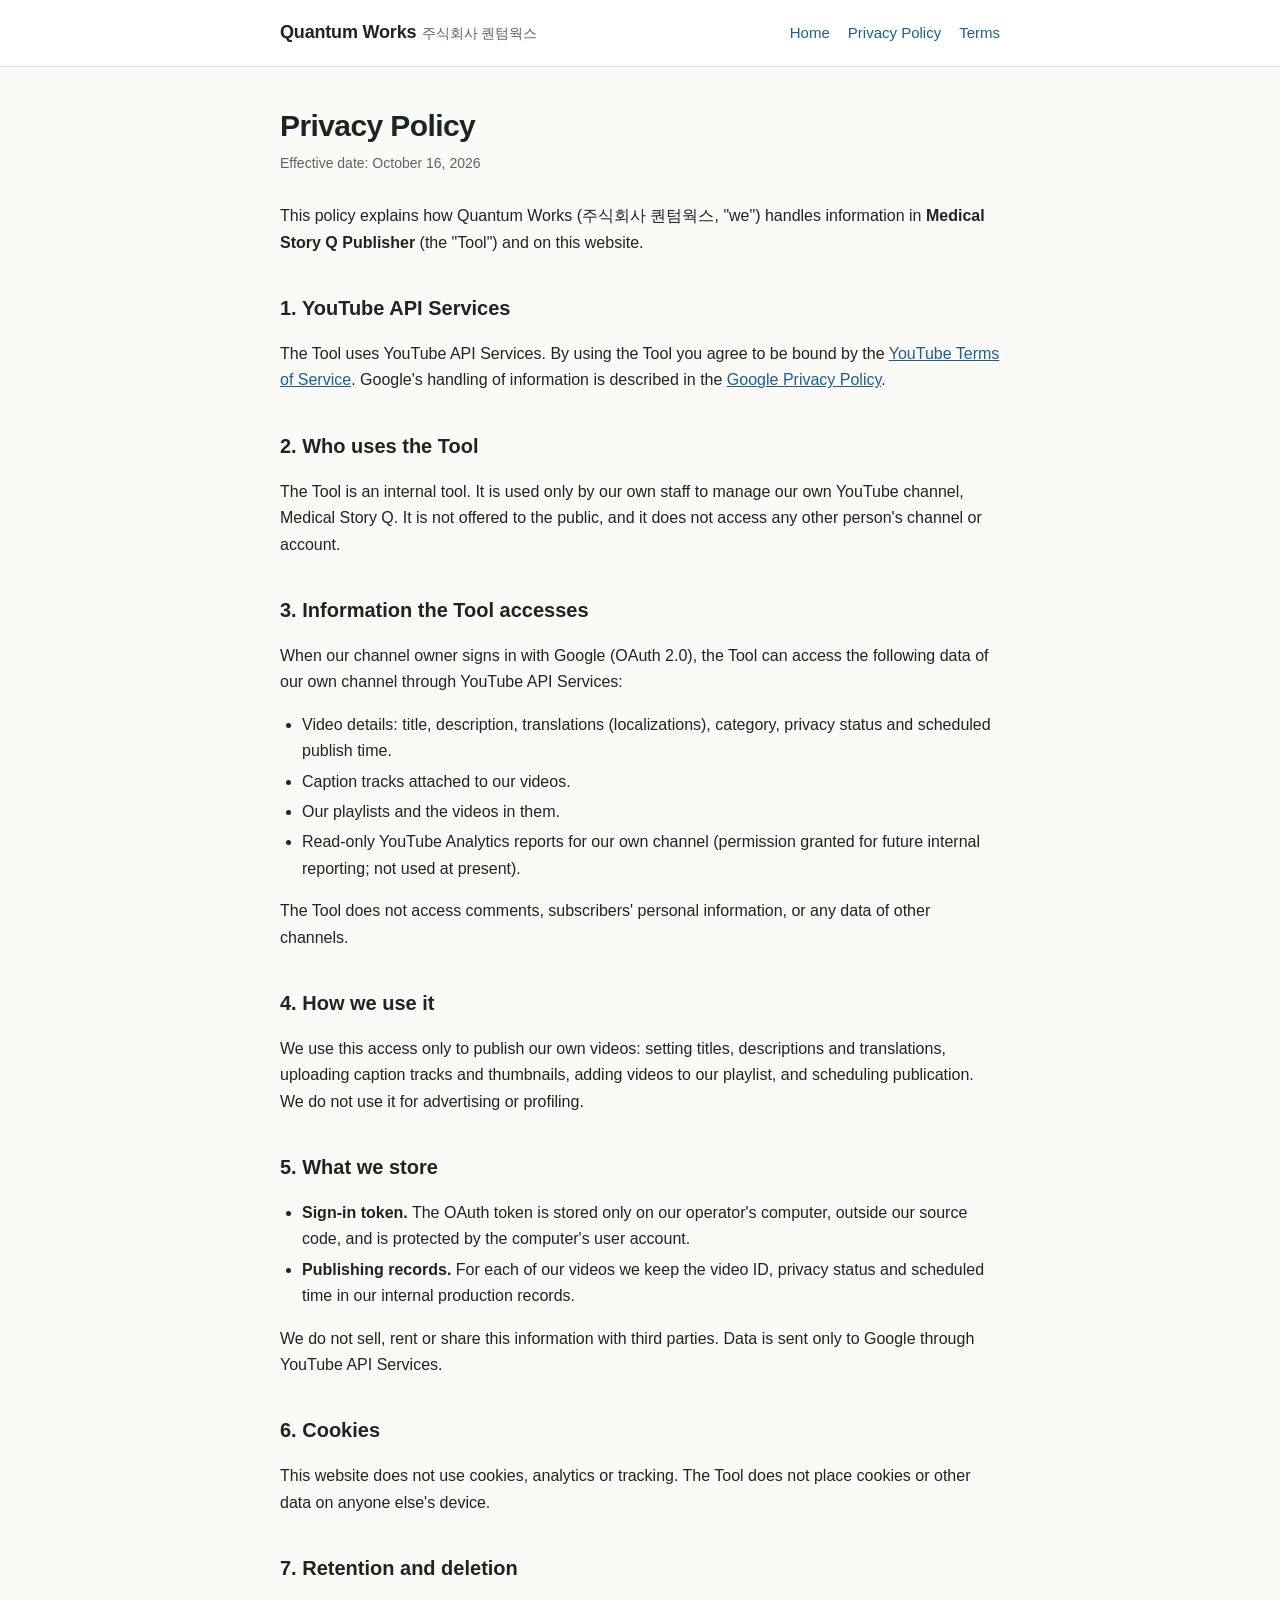
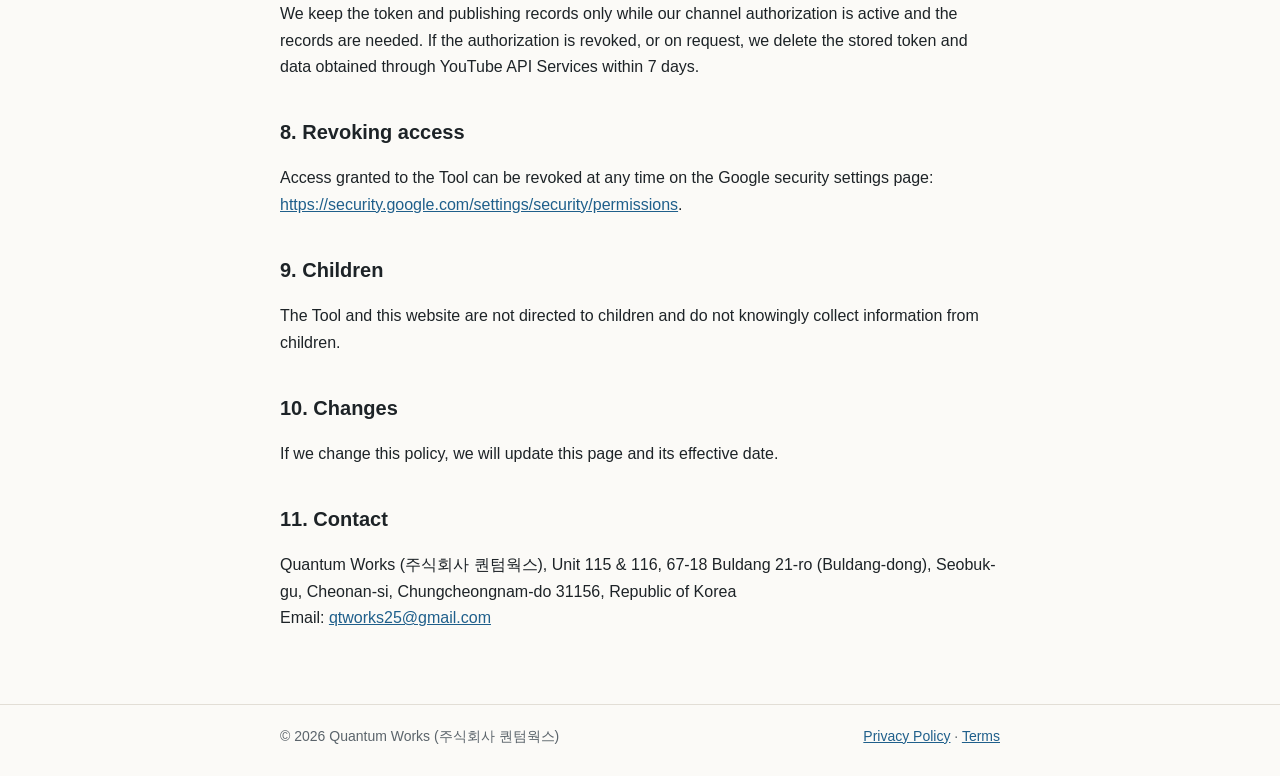
==== privacy.html @ 831a5d74 "Quantum Works site: home, privacy policy, terms Co-Authored-By: Claude Opus 5.5 <noreply@anthropic.c" ====
<!doctype html>
<html lang="en">
<head>
<meta charset="utf-8">
<meta name="viewport" content="width=device-width, initial-scale=1">
<title>Privacy Policy — Quantum Works</title>
<link rel="stylesheet" href="style.css">
</head>
<body>
<header class="site"><div class="wrap">
  <a class="brand" href="index.html">Quantum Works<small>주식회사 퀀텀웍스</small></a>
  <nav><a href="index.html">Home</a><a href="privacy.html">Privacy Policy</a><a href="terms.html">Terms</a></nav>
</div></header>

<main><div class="wrap">
  <h1>Privacy Policy</h1>
  <p class="meta">Effective date: October 16, 2026</p>

  <p>This policy explains how Quantum Works (주식회사 퀀텀웍스, "we") handles information in <strong>Medical Story Q Publisher</strong> (the "Tool") and on this website.</p>

  <h2>1. YouTube API Services</h2>
  <p>The Tool uses YouTube API Services. By using the Tool you agree to be bound by the <a href="https://www.youtube.com/t/terms">YouTube Terms of Service</a>. Google's handling of information is described in the <a href="https://policies.google.com/privacy">Google Privacy Policy</a>.</p>

  <h2>2. Who uses the Tool</h2>
  <p>The Tool is an internal tool. It is used only by our own staff to manage our own YouTube channel, Medical Story Q. It is not offered to the public, and it does not access any other person's channel or account.</p>

  <h2>3. Information the Tool accesses</h2>
  <p>When our channel owner signs in with Google (OAuth 2.0), the Tool can access the following data of our own channel through YouTube API Services:</p>
  <ul>
    <li>Video details: title, description, translations (localizations), category, privacy status and scheduled publish time.</li>
    <li>Caption tracks attached to our videos.</li>
    <li>Our playlists and the videos in them.</li>
    <li>Read-only YouTube Analytics reports for our own channel (permission granted for future internal reporting; not used at present).</li>
  </ul>
  <p>The Tool does not access comments, subscribers' personal information, or any data of other channels.</p>

  <h2>4. How we use it</h2>
  <p>We use this access only to publish our own videos: setting titles, descriptions and translations, uploading caption tracks and thumbnails, adding videos to our playlist, and scheduling publication. We do not use it for advertising or profiling.</p>

  <h2>5. What we store</h2>
  <ul>
    <li><strong>Sign-in token.</strong> The OAuth token is stored only on our operator's computer, outside our source code, and is protected by the computer's user account.</li>
    <li><strong>Publishing records.</strong> For each of our videos we keep the video ID, privacy status and scheduled time in our internal production records.</li>
  </ul>
  <p>We do not sell, rent or share this information with third parties. Data is sent only to Google through YouTube API Services.</p>

  <h2>6. Cookies</h2>
  <p>This website does not use cookies, analytics or tracking. The Tool does not place cookies or other data on anyone else's device.</p>

  <h2>7. Retention and deletion</h2>
  <p>We keep the token and publishing records only while our channel authorization is active and the records are needed. If the authorization is revoked, or on request, we delete the stored token and data obtained through YouTube API Services within 7 days.</p>

  <h2>8. Revoking access</h2>
  <p>Access granted to the Tool can be revoked at any time on the Google security settings page: <a href="https://security.google.com/settings/security/permissions">https://security.google.com/settings/security/permissions</a>.</p>

  <h2>9. Children</h2>
  <p>The Tool and this website are not directed to children and do not knowingly collect information from children.</p>

  <h2>10. Changes</h2>
  <p>If we change this policy, we will update this page and its effective date.</p>

  <h2>11. Contact</h2>
  <p>Quantum Works (주식회사 퀀텀웍스), Unit 115 &amp; 116, 67-18 Buldang 21-ro (Buldang-dong), Seobuk-gu, Cheonan-si, Chungcheongnam-do 31156, Republic of Korea<br>
  Email: <a href="mailto:qtworks25@gmail.com">qtworks25@gmail.com</a></p>
</div></main>

<footer class="site"><div class="wrap">
  <span>© 2026 Quantum Works (주식회사 퀀텀웍스)</span>
  <span><a href="privacy.html">Privacy Policy</a> · <a href="terms.html">Terms</a></span>
</div></footer>
</body>
</html>
---- style.css ----
:root {
  --bg: #fbfaf7;
  --text: #1d2327;
  --muted: #5b646b;
  --line: #e2ded6;
  --accent: #1f5f8b;
  --card: #ffffff;
}
* { box-sizing: border-box; }
html { -webkit-text-size-adjust: 100%; }
body {
  margin: 0;
  background: var(--bg);
  color: var(--text);
  font: 16px/1.65 -apple-system, BlinkMacSystemFont, "Segoe UI", "Noto Sans KR", "Apple SD Gothic Neo", sans-serif;
}
a { color: var(--accent); }
.wrap { max-width: 760px; margin: 0 auto; padding: 0 20px; }
header.site { border-bottom: 1px solid var(--line); background: var(--card); }
header.site .wrap { display: flex; align-items: center; justify-content: space-between; gap: 16px; padding-top: 18px; padding-bottom: 18px; flex-wrap: wrap; }
.brand { font-weight: 700; font-size: 18px; color: var(--text); text-decoration: none; letter-spacing: -0.01em; }
.brand small { font-weight: 400; color: var(--muted); margin-left: 6px; font-size: 14px; }
nav a { margin-left: 18px; text-decoration: none; font-size: 15px; }
nav a:first-child { margin-left: 0; }
main { padding: 40px 0 56px; }
h1 { font-size: 30px; line-height: 1.25; margin: 0 0 8px; letter-spacing: -0.02em; }
h2 { font-size: 20px; margin: 36px 0 10px; }
h3 { font-size: 17px; margin: 22px 0 6px; }
.lead { font-size: 18px; color: var(--muted); margin: 0 0 28px; }
.meta { color: var(--muted); font-size: 14px; margin: 0 0 28px; }
.card { background: var(--card); border: 1px solid var(--line); border-radius: 10px; padding: 20px 22px; margin: 18px 0; }
.card h2 { margin-top: 0; }
ul { padding-left: 22px; }
li { margin: 4px 0; }
dl { display: grid; grid-template-columns: max-content 1fr; gap: 6px 18px; margin: 0; }
dt { color: var(--muted); }
dd { margin: 0; }
footer.site { border-top: 1px solid var(--line); color: var(--muted); font-size: 14px; }
footer.site .wrap { padding-top: 20px; padding-bottom: 28px; display: flex; justify-content: space-between; gap: 12px; flex-wrap: wrap; }
@media (max-width: 520px) {
  h1 { font-size: 25px; }
  dl { grid-template-columns: 1fr; gap: 2px; }
  dd { margin-bottom: 8px; }
}
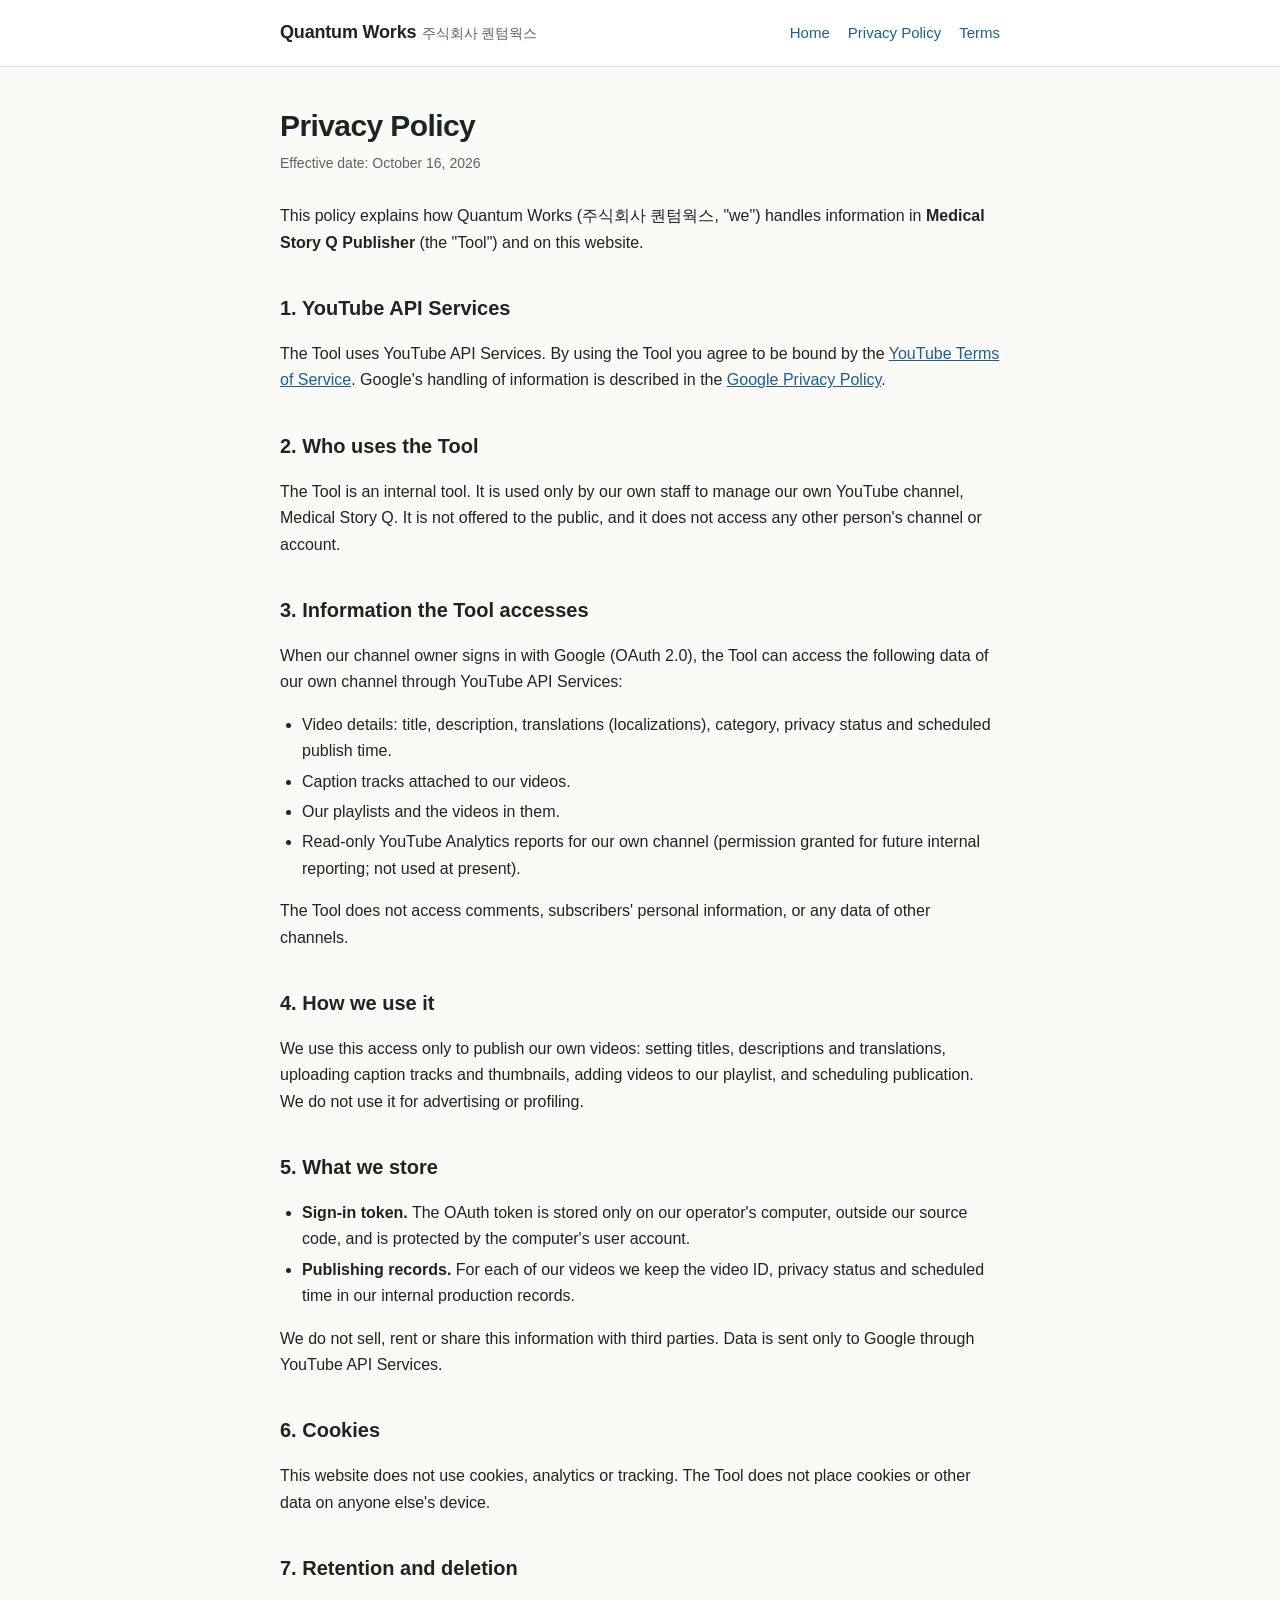
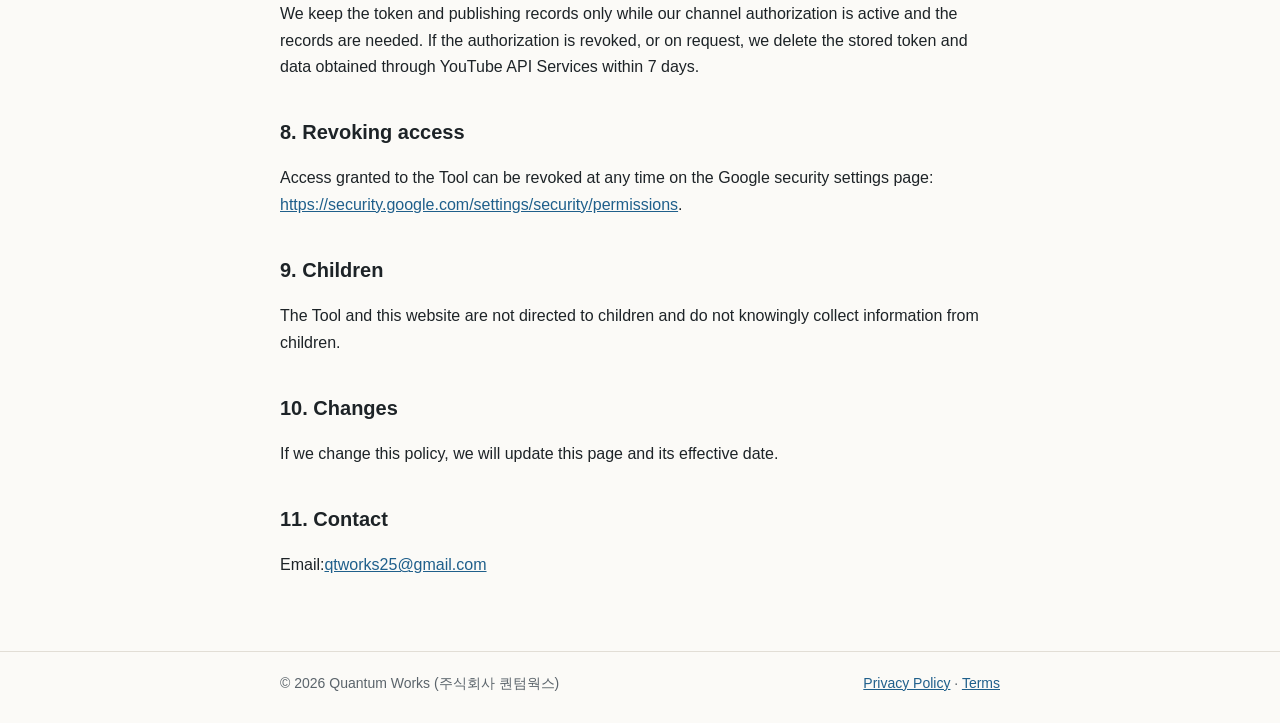
==== commit d1e0e576: "Privacy: contact by email only Co-Authored-By: Claude Opus 5.5 <noreply@anthropic.com>" ====
--- a/privacy.html
+++ b/privacy.html
@@ -60,8 +60,7 @@
   <p>If we change this policy, we will update this page and its effective date.</p>
 
   <h2>11. Contact</h2>
-  <p>Quantum Works (주식회사 퀀텀웍스), Unit 115 &amp; 116, 67-18 Buldang 21-ro (Buldang-dong), Seobuk-gu, Cheonan-si, Chungcheongnam-do 31156, Republic of Korea<br>
-  Email: <a href="mailto:qtworks25@gmail.com">qtworks25@gmail.com</a></p>
+  <p>Email:<a href="mailto:qtworks25@gmail.com">qtworks25@gmail.com</a></p>
 </div></main>
 
 <footer class="site"><div class="wrap">
